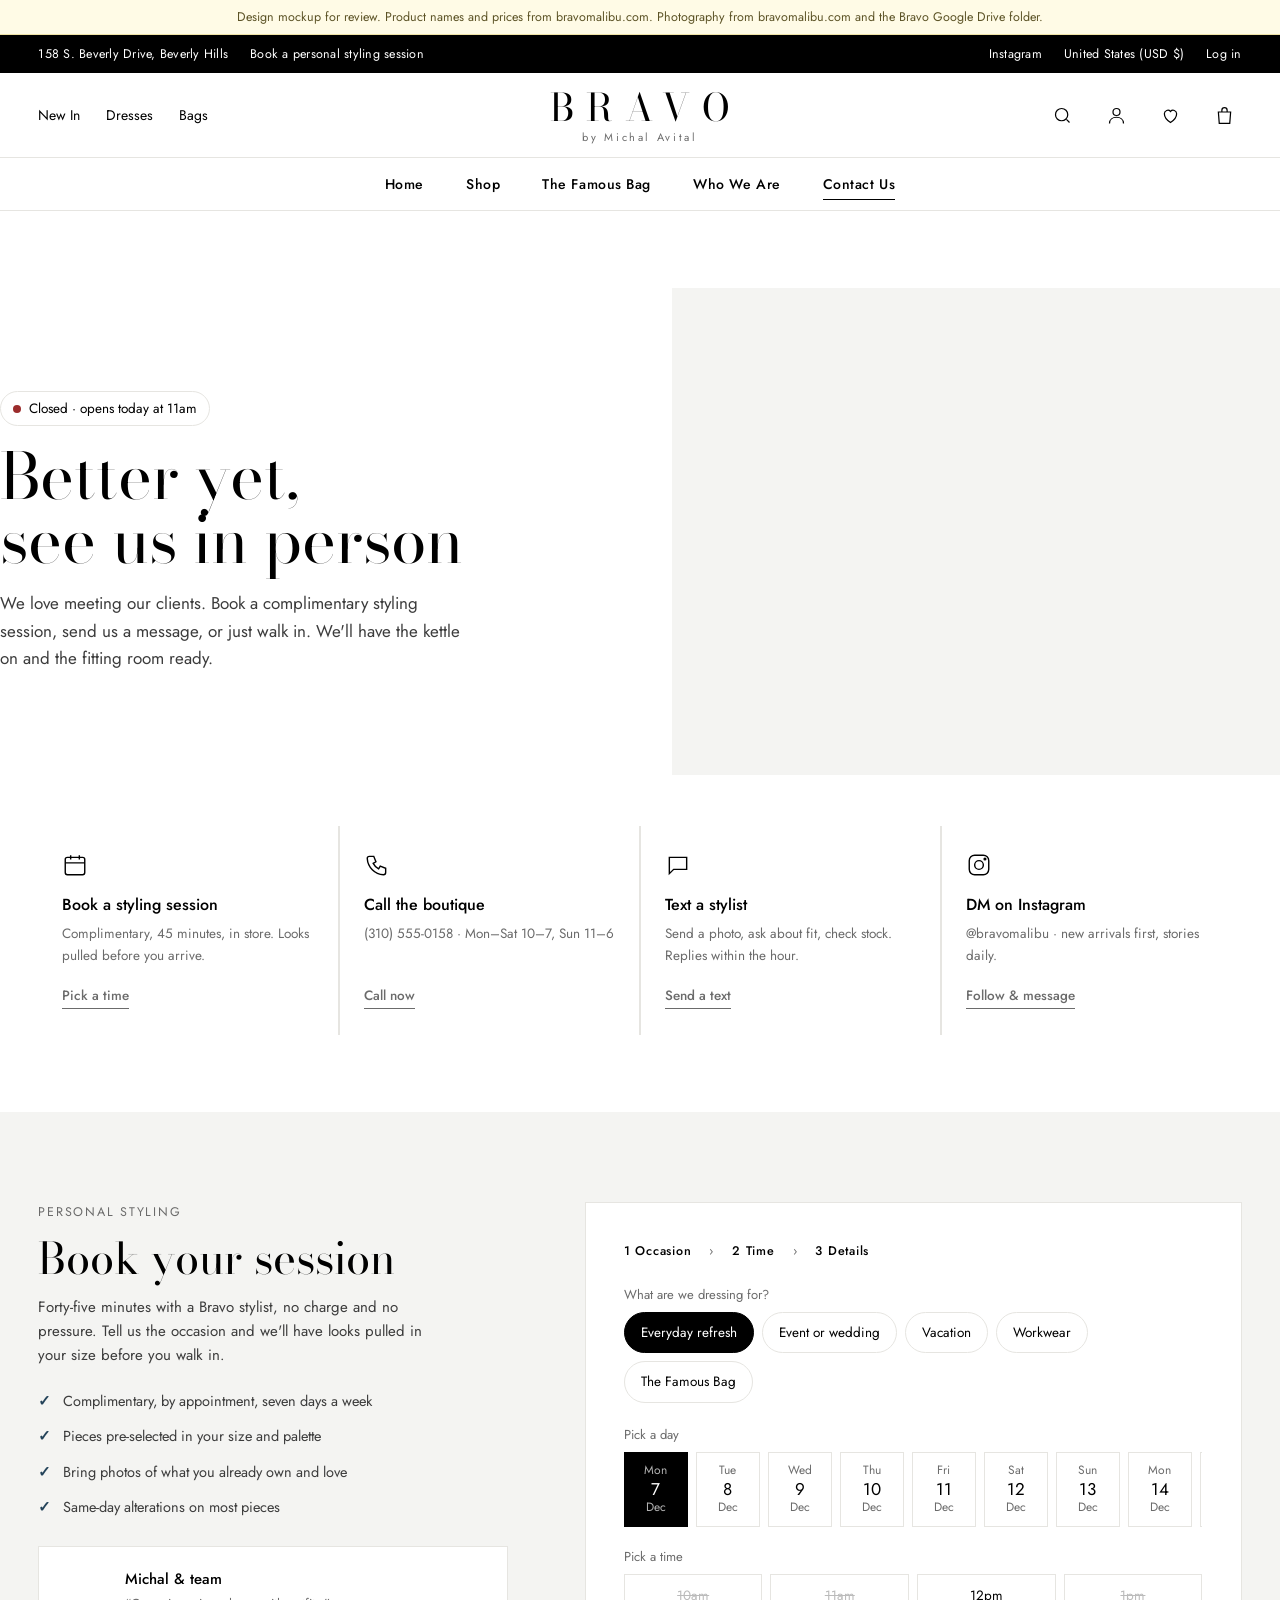
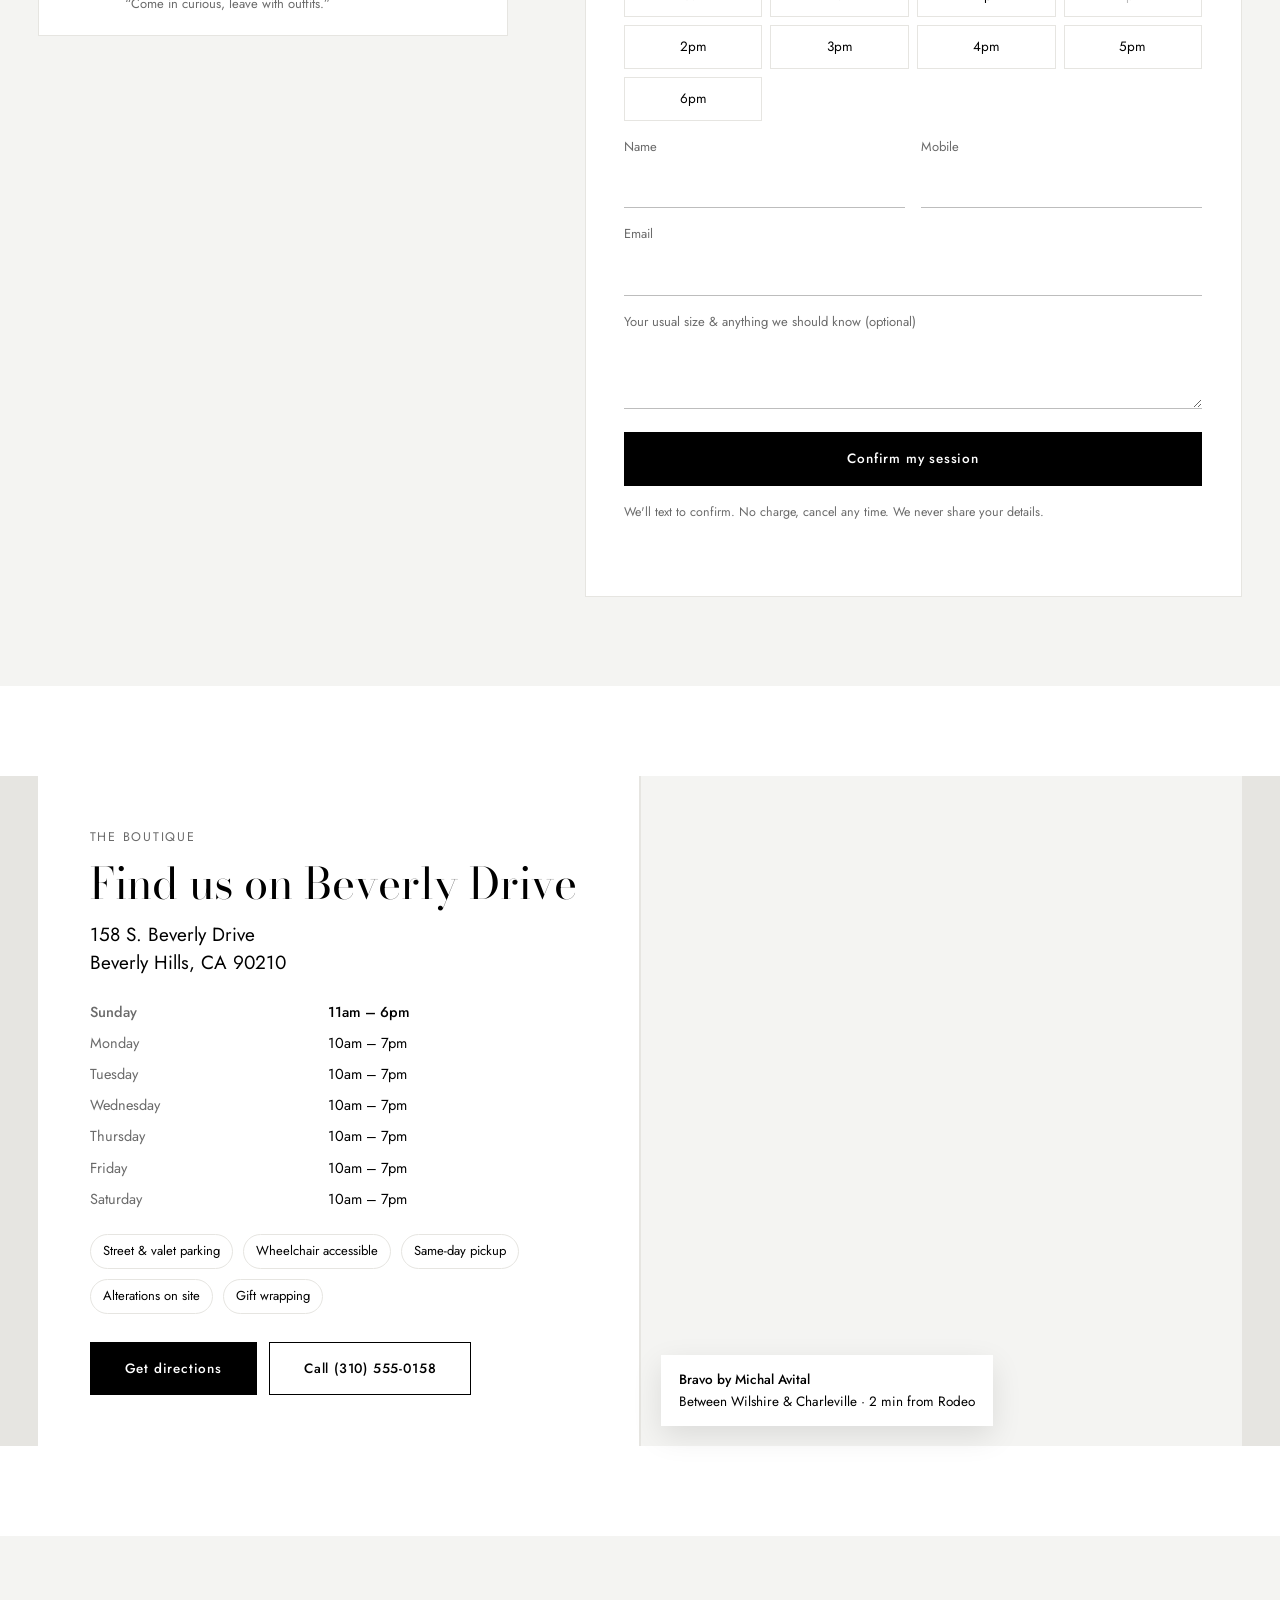
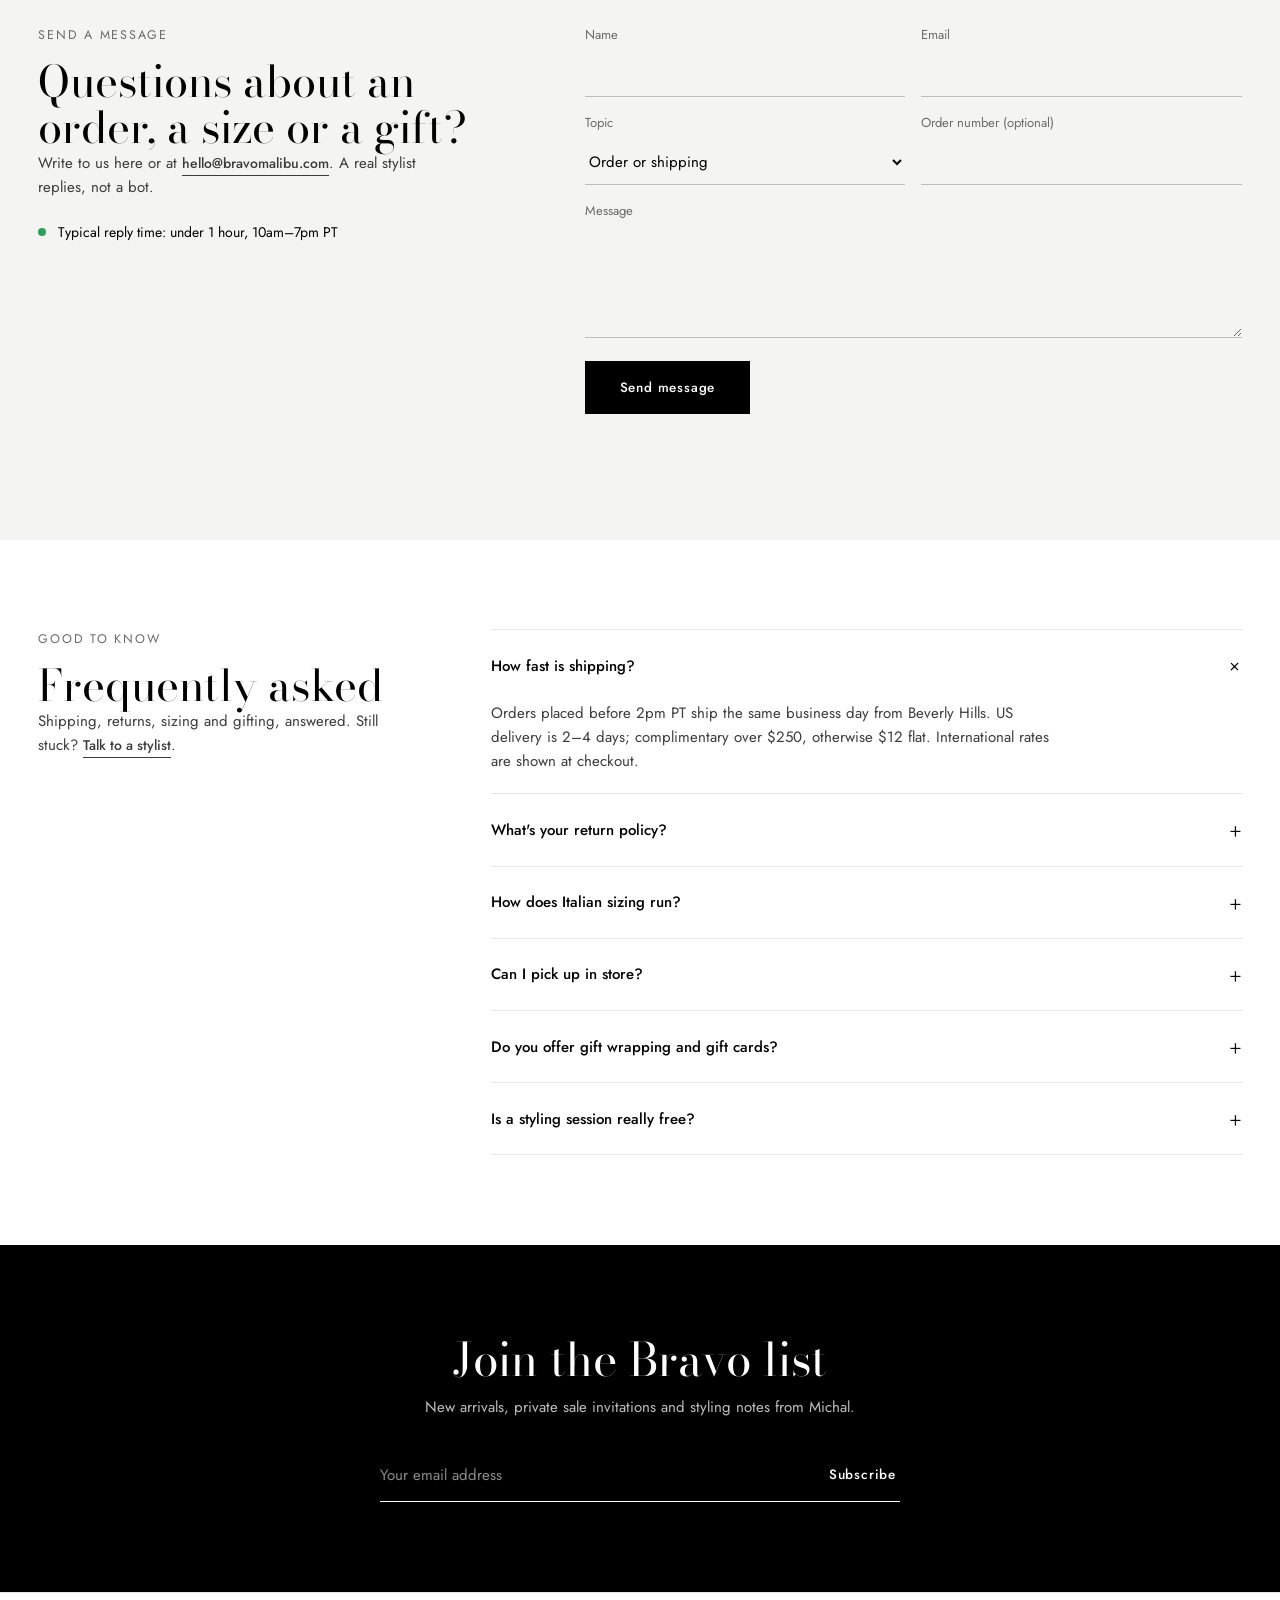
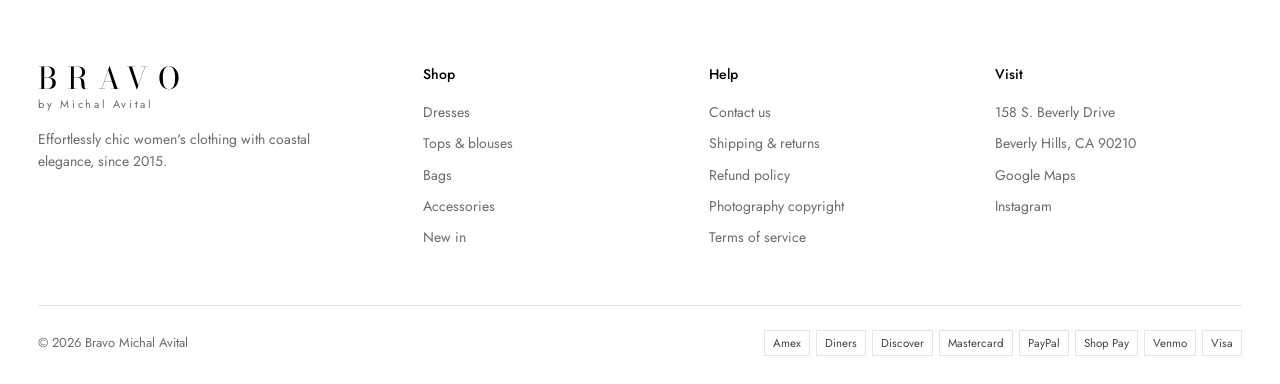
==== contact.html @ 10d10072 "main" ====
<!DOCTYPE html>
<html lang="en">
<head>
<meta charset="UTF-8">
<meta name="viewport" content="width=device-width, initial-scale=1, viewport-fit=cover">
<meta name="theme-color" content="#ffffff">
<title>Contact &amp; Book a Styling Session — Bravo by Michal Avital</title>
<meta name="description" content="Visit Bravo at 158 S. Beverly Drive, Beverly Hills. Book a personal styling session, message us, or call. Open seven days.">
<link rel="preconnect" href="https://fonts.googleapis.com">
<link rel="preconnect" href="https://fonts.gstatic.com" crossorigin>
<link href="https://fonts.googleapis.com/css2?family=Bodoni+Moda:ital,opsz,wght@0,6..96,400;0,6..96,500;1,6..96,400&family=Jost:wght@300;400;500;600&display=swap" rel="stylesheet">
<link rel="stylesheet" href="assets/site.css">
<style>
/* ===== Contact page ===== */
.c-hero{display:grid;grid-template-columns:1fr 1fr;align-items:center;gap:clamp(28px,5vw,80px);padding:clamp(40px,6vw,80px) 0 clamp(28px,4vw,56px)}
.c-hero h1{font-family:var(--serif);font-weight:400;font-size:clamp(38px,5vw,76px);line-height:1;margin-bottom:18px}
.c-hero p{font-size:17px;color:#3c3c3c;max-width:46ch}
.c-hero .img{aspect-ratio:5/4;overflow:hidden;background:var(--mist)}
.c-hero .img img{width:100%;height:100%;object-fit:cover}
.open-now{display:inline-flex;align-items:center;gap:8px;font-size:13.5px;margin-bottom:18px;padding:6px 12px;border:1px solid var(--stone);border-radius:999px}
.open-now i{width:8px;height:8px;border-radius:50%;background:#2f9e5f}
.open-now.closed i{background:var(--sale)}

/* channels */
.channels{display:grid;grid-template-columns:repeat(4,1fr);gap:2px;background:var(--stone)}
.chan{background:#fff;padding:26px 24px;display:flex;flex-direction:column;gap:6px;transition:background .2s}
.chan:hover{background:var(--mist)}
.chan svg{width:26px;height:26px;stroke:var(--ink);fill:none;stroke-width:1.3;margin-bottom:8px}
.chan b{font-weight:500;font-size:16px}
.chan span{font-size:13.5px;color:var(--muted)}
.chan .link-u{margin-top:auto;padding-top:12px;align-self:flex-start}

/* booking */
.book{display:grid;grid-template-columns:5fr 7fr;gap:clamp(32px,6vw,96px);align-items:start}
.book .side h2{margin-bottom:14px}
.book .side p{color:#3c3c3c;max-width:46ch;margin-bottom:22px}
.book .side ul{list-style:none;display:grid;gap:12px;margin-bottom:28px}
.book .side li{display:flex;gap:12px;align-items:flex-start;font-size:14.5px;color:#3c3c3c}
.book .side li::before{content:"✓";color:var(--tide);font-weight:600;flex:none}
.stylist-card{display:flex;gap:14px;align-items:center;background:#fff;border:1px solid var(--stone);padding:16px}
.stylist-card img{width:56px;height:56px;border-radius:50%;object-fit:cover}
.stylist-card b{display:block;font-weight:500}
.stylist-card span{font-size:13px;color:var(--muted)}
.bform{background:#fff;padding:clamp(22px,3vw,40px);border:1px solid var(--stone)}
.bform .steps-h{display:flex;gap:18px;font-size:12.5px;color:var(--muted);margin-bottom:24px;letter-spacing:.06em}
.bform .steps-h b{color:var(--ink);font-weight:500}
.seg{display:flex;gap:8px;flex-wrap:wrap;margin-bottom:6px}
.seg button{border:1px solid var(--stone);padding:9px 16px;font-size:13.5px;border-radius:999px}
.seg button.on{background:var(--ink);color:#fff;border-color:var(--ink)}
.slots{display:grid;grid-template-columns:repeat(4,1fr);gap:8px}
.slots button{border:1px solid var(--stone);padding:10px 0;font-size:13.5px}
.slots button.on{background:var(--ink);color:#fff;border-color:var(--ink)}
.slots button:disabled{color:#bbb;text-decoration:line-through;cursor:not-allowed}
.days{display:flex;gap:8px;overflow-x:auto;scrollbar-width:none;padding-bottom:4px}
.days::-webkit-scrollbar{display:none}
.days button{flex:none;width:64px;border:1px solid var(--stone);padding:10px 0;text-align:center;font-size:12px;color:var(--muted);line-height:1.3}
.days button b{display:block;font-size:17px;color:var(--ink);font-weight:400}
.days button.on{background:var(--ink);border-color:var(--ink);color:rgba(255,255,255,.7)}
.days button.on b{color:#fff}
.privacy{font-size:12.5px;color:var(--muted);grid-column:1/-1}
.success{display:none;text-align:center;padding:40px 20px}
.success b{display:block;font-family:var(--serif);font-weight:400;font-size:30px;margin-bottom:10px}
.success p{color:#3c3c3c;max-width:44ch;margin:0 auto 22px}
.bform.sent form{display:none}.bform.sent .success{display:block}

/* visit */
.visit2{display:grid;grid-template-columns:1fr 1fr;gap:2px;background:var(--stone)}
.visit2 > div{background:#fff;padding:clamp(26px,4vw,56px)}
.visit2 .map{padding:0;position:relative;min-height:380px;background:var(--mist)}
.visit2 .map iframe{position:absolute;inset:0;width:100%;height:100%;border:0;filter:grayscale(1) contrast(1.05)}
.visit2 .map .pin{position:absolute;left:20px;bottom:20px;background:#fff;padding:14px 18px;font-size:13.5px;box-shadow:0 10px 30px rgba(0,0,0,.1)}
.visit2 .map .pin b{display:block;font-weight:500}
.visit2 h2{margin-bottom:14px}
.addr{font-size:19px;line-height:1.5;margin-bottom:22px}
.hours{display:grid;grid-template-columns:1fr auto;gap:8px 24px;font-size:14.5px;max-width:320px;margin-bottom:24px}
.hours span:nth-child(odd){color:var(--muted)}
.hours .today{font-weight:500;color:var(--ink)}
.amen{display:flex;gap:10px;flex-wrap:wrap}
.amen span{border:1px solid var(--stone);padding:6px 12px;font-size:13px;border-radius:999px}

/* contact form */
.msg{display:grid;grid-template-columns:5fr 7fr;gap:clamp(32px,6vw,96px);align-items:start}
.msg .side p{color:#3c3c3c;max-width:44ch}
.msg .side .resp{display:flex;gap:12px;align-items:center;margin-top:22px;font-size:14px}
.msg .side .resp i{width:8px;height:8px;border-radius:50%;background:#2f9e5f}

/* FAQ */
.faq{display:grid;grid-template-columns:4fr 8fr;gap:clamp(32px,6vw,96px)}
.faq .side p{color:#3c3c3c;max-width:40ch}

@media(max-width:960px){
  .c-hero,.book,.visit2,.msg,.faq{grid-template-columns:1fr}
  .c-hero .img{order:-1;aspect-ratio:4/3}
  .channels{grid-template-columns:1fr 1fr}
  .visit2 .map{min-height:300px}
}
@media(max-width:820px){
  .c-hero{padding-top:12px}
  .c-hero .img{margin:0 0 6px;border-radius:18px}
  .channels{gap:10px;background:transparent}
  .chan{border:1px solid var(--stone);border-radius:16px}
  .bform{border-radius:18px;padding:20px}
  .slots{grid-template-columns:repeat(3,1fr)}
  .slots button,.days button,.seg button{border-radius:12px}
  .visit2{gap:10px;background:transparent}
  .visit2 > div{border:1px solid var(--stone);border-radius:18px}
  .visit2 .map{border-radius:18px;overflow:hidden}
  .stylist-card{border-radius:16px}
}
</style>
<script>function driveErr(el){const m=el.src.match(/\/d\/([^=]+)=/);if(m&&!el.dataset.fb){el.dataset.fb=1;el.src="https://drive.google.com/thumbnail?id="+m[1]+"&sz=w1200";return;}if(el.parentNode)el.parentNode.classList.add("img-fallback");el.style.visibility="hidden";}</script>
</head>
<body data-page="contact">
<div id="chrome-top"></div>

<main>
  <!-- HERO -->
  <section class="wrap c-hero">
    <div>
      <div class="open-now" id="openNow"><i></i><span>Open now · closes 7pm</span></div>
      <h1>Better yet,<br>see us in person</h1>
      <p>We love meeting our clients. Book a complimentary styling session, send us a message, or just walk in. We'll have the kettle on and the fitting room ready.</p>
    </div>
    <div class="img"><img src="https://bravomalibu.com/cdn/shop/files/2.webp?v=1727695551&width=1400" alt="Inside the Bravo boutique on Beverly Drive" onerror="this.parentNode.classList.add('img-fallback');this.remove()"></div>
  </section>

  <!-- CHANNELS -->
  <section class="wrap" style="padding-bottom:clamp(40px,6vw,80px)">
    <div class="channels">
      <a class="chan" href="#book"><svg viewBox="0 0 24 24"><rect x="3" y="5" width="18" height="16" rx="2"/><path d="M3 10h18M8 3v4M16 3v4"/></svg><b>Book a styling session</b><span>Complimentary, 45 minutes, in store. Looks pulled before you arrive.</span><span class="link-u">Pick a time</span></a>
      <a class="chan" href="tel:+13105550158"><svg viewBox="0 0 24 24"><path d="M5 4h4l2 5-2.5 1.5a11 11 0 0 0 5 5L15 13l5 2v4a2 2 0 0 1-2 2A16 16 0 0 1 3 6a2 2 0 0 1 2-2z"/></svg><b>Call the boutique</b><span>(310) 555-0158 · Mon–Sat 10–7, Sun 11–6</span><span class="link-u">Call now</span></a>
      <a class="chan" href="sms:+13105550158"><svg viewBox="0 0 24 24"><path d="M4 5h16v11H8l-4 4z"/></svg><b>Text a stylist</b><span>Send a photo, ask about fit, check stock. Replies within the hour.</span><span class="link-u">Send a text</span></a>
      <a class="chan" href="https://www.instagram.com/bravomalibu/"><svg viewBox="0 0 24 24"><rect x="3" y="3" width="18" height="18" rx="5"/><circle cx="12" cy="12" r="4"/><circle cx="17.5" cy="6.5" r=".8"/></svg><b>DM on Instagram</b><span>@bravomalibu · new arrivals first, stories daily.</span><span class="link-u">Follow &amp; message</span></a>
    </div>
  </section>

  <!-- BOOKING -->
  <section class="block story" id="book">
    <div class="wrap book">
      <div class="side">
        <div class="kick">Personal styling</div>
        <h2 class="h-serif">Book your session</h2>
        <p>Forty-five minutes with a Bravo stylist, no charge and no pressure. Tell us the occasion and we'll have looks pulled in your size before you walk in.</p>
        <ul>
          <li>Complimentary, by appointment, seven days a week</li>
          <li>Pieces pre-selected in your size and palette</li>
          <li>Bring photos of what you already own and love</li>
          <li>Same-day alterations on most pieces</li>
        </ul>
        <div class="stylist-card"><img src="https://lh3.googleusercontent.com/d/1LxJObJxWO0Fbpk9w2mpy2Z1L5nGBwD8N=w200" alt="" onerror="driveErr(this)"><div><b>Michal &amp; team</b><span>“Come in curious, leave with outfits.”</span></div></div>
      </div>
      <div class="bform" id="bform">
        <div class="steps-h"><b>1 Occasion</b><span>›</span><b>2 Time</b><span>›</span><b>3 Details</b></div>
        <form class="contact" id="bookForm" novalidate>
          <div class="full"><label>What are we dressing for?</label><div class="seg" id="occ"><button type="button" class="on">Everyday refresh</button><button type="button">Event or wedding</button><button type="button">Vacation</button><button type="button">Workwear</button><button type="button">The Famous Bag</button></div></div>
          <div class="full"><label>Pick a day</label><div class="days" id="days"></div></div>
          <div class="full"><label>Pick a time</label><div class="slots" id="slots"></div></div>
          <div><label for="bn">Name</label><input id="bn" name="name" autocomplete="name" required></div>
          <div><label for="bp">Mobile</label><input id="bp" name="phone" type="tel" autocomplete="tel" required></div>
          <div class="full"><label for="be">Email</label><input id="be" name="email" type="email" autocomplete="email" required></div>
          <div class="full"><label for="bs">Your usual size &amp; anything we should know (optional)</label><textarea id="bs" name="notes" style="min-height:70px"></textarea></div>
          <div class="full"><button class="btn dark wide" type="submit">Confirm my session</button></div>
          <div class="privacy">We'll text to confirm. No charge, cancel any time. We never share your details.</div>
          <div class="formmsg" id="bookMsg" role="status"></div>
        </form>
        <div class="success">
          <b>You're booked.</b>
          <p id="successTxt"></p>
          <a class="btn dark" href="collection.html">Start a wishlist for your visit</a>
        </div>
      </div>
    </div>
  </section>

  <!-- VISIT -->
  <section class="block" id="visit">
    <div class="wrap visit2">
      <div>
        <div class="kick">The boutique</div>
        <h2 class="h-serif">Find us on Beverly Drive</h2>
        <div class="addr">158 S. Beverly Drive<br>Beverly Hills, CA 90210</div>
        <div class="hours" id="hours"></div>
        <div class="amen"><span>Street &amp; valet parking</span><span>Wheelchair accessible</span><span>Same-day pickup</span><span>Alterations on site</span><span>Gift wrapping</span></div>
        <div style="display:flex;gap:12px;flex-wrap:wrap;margin-top:28px"><a class="btn dark" href="https://maps.app.goo.gl/ZPWMWd4N5RVzx9r58">Get directions</a><a class="btn ghost" href="tel:+13105550158">Call (310) 555-0158</a></div>
      </div>
      <div class="map">
        <iframe title="Map to Bravo, 158 S Beverly Dr" loading="lazy" referrerpolicy="no-referrer-when-downgrade" src="https://www.google.com/maps?q=158+S+Beverly+Dr,+Beverly+Hills,+CA+90210&output=embed"></iframe>
        <div class="pin"><b>Bravo by Michal Avital</b>Between Wilshire &amp; Charleville · 2 min from Rodeo</div>
      </div>
    </div>
  </section>

  <!-- MESSAGE -->
  <section class="block story">
    <div class="wrap msg">
      <div class="side">
        <div class="kick">Send a message</div>
        <h2 class="h-serif">Questions about an order, a size or a gift?</h2>
        <p>Write to us here or at <a class="link-u" href="mailto:hello@bravomalibu.com">hello@bravomalibu.com</a>. A real stylist replies, not a bot.</p>
        <div class="resp"><i></i>Typical reply time: under 1 hour, 10am–7pm PT</div>
      </div>
      <form class="contact" id="contactForm" novalidate>
        <div><label for="n">Name</label><input id="n" name="name" autocomplete="name"></div>
        <div><label for="e">Email</label><input id="e" name="email" type="email" required autocomplete="email"></div>
        <div><label for="t">Topic</label><select id="t" name="topic"><option>Order or shipping</option><option>Sizing and fit</option><option>Returns and exchanges</option><option>Gift or gift card</option><option>Press and wholesale</option><option>Something else</option></select></div>
        <div><label for="o">Order number (optional)</label><input id="o" name="order" inputmode="numeric"></div>
        <div class="full"><label for="c">Message</label><textarea id="c" name="comment"></textarea></div>
        <div class="full"><button class="btn dark" type="submit">Send message</button></div>
        <div class="formmsg" id="formMsg" role="status"></div>
      </form>
    </div>
  </section>

  <!-- FAQ -->
  <section class="block" id="faq">
    <div class="wrap faq">
      <div class="side">
        <div class="kick">Good to know</div>
        <h2 class="h-serif">Frequently asked</h2>
        <p>Shipping, returns, sizing and gifting, answered. Still stuck? <a class="link-u" href="#book">Talk to a stylist</a>.</p>
      </div>
      <div class="acc">
        <details open><summary>How fast is shipping?</summary><div class="acc-body"><p>Orders placed before 2pm PT ship the same business day from Beverly Hills. US delivery is 2–4 days; complimentary over $250, otherwise $12 flat. International rates are shown at checkout.</p></div></details>
        <details><summary>What's your return policy?</summary><div class="acc-body"><p>Return within 14 days of delivery for a full refund, or exchange in store any time. Items should be unworn with tags attached. Returns are free; just use the prepaid label in your parcel.</p></div></details>
        <details><summary>How does Italian sizing run?</summary><div class="acc-body"><p>We convert every piece to US sizing and note the fit on each product page. Relaxed pieces: take your usual size. Fitted pieces: size up if between. Or text us your measurements and we'll tell you exactly.</p></div></details>
        <details><summary>Can I pick up in store?</summary><div class="acc-body"><p>Yes. Choose "Pickup on Beverly Drive" at checkout and we'll have it ready within two hours during opening times. Try it on while you're here and swap sizes on the spot.</p></div></details>
        <details><summary>Do you offer gift wrapping and gift cards?</summary><div class="acc-body"><p>Complimentary gift wrapping on every order; add a note at checkout. Digital gift cards are available from $50 and arrive by email instantly.</p></div></details>
        <details><summary>Is a styling session really free?</summary><div class="acc-body"><p>Completely. Nobody at Bravo is on commission. Book a time, tell us the occasion, and come in curious.</p></div></details>
      </div>
    </div>
  </section>

  <section class="block news">
    <div class="wrap">
      <h2>Join the Bravo list</h2>
      <p>New arrivals, private sale invitations and styling notes from Michal.</p>
      <form id="newsForm"><input type="email" placeholder="Your email address" aria-label="Email address" required><button type="submit">Subscribe</button></form>
    </div>
  </section>
</main>

<div id="chrome-bottom"></div>
<script src="assets/chrome.js"></script>
<script src="assets/site.js"></script>
<script>
/* hours + open-now */
const HOURS=[[11,18],[10,19],[10,19],[10,19],[10,19],[10,19],[10,19]]; // Sun..Sat
const DN=["Sunday","Monday","Tuesday","Wednesday","Thursday","Friday","Saturday"];
const now=new Date(), dow=now.getDay(), h=now.getHours()+now.getMinutes()/60;
const fmt=x=>x>12?`${x-12}pm`:x===12?"12pm":`${x}am`;
$("hours").innerHTML = HOURS.map(([o,c],d)=>`<span class="${d===dow?"today":""}">${DN[d]}</span><span class="${d===dow?"today":""}">${fmt(o)} – ${fmt(c)}</span>`).join("");
const [o,c]=HOURS[dow]; const open=h>=o&&h<c;
$("openNow").classList.toggle("closed",!open);
$("openNow").querySelector("span").textContent = open ? `Open now · closes ${fmt(c)}` : `Closed · opens ${h<o?"today":"tomorrow"} at ${fmt(h<o?o:HOURS[(dow+1)%7][0])}`;

/* booking: days + slots */
let day=0, slot=null, occ="Everyday refresh";
const days=[...Array(10)].map((_,k)=>{const d=new Date();d.setDate(d.getDate()+k+1);return d;});
$("days").innerHTML = days.map((d,k)=>`<button type="button" class="${k?"":"on"}" data-day="${k}">${d.toLocaleDateString("en-US",{weekday:"short"})}<b>${d.getDate()}</b>${d.toLocaleDateString("en-US",{month:"short"})}</button>`).join("");
function renderSlots(){
  const d=days[day]; const [o,c]=HOURS[d.getDay()];
  const taken=new Set([(day*3)%6, (day*5+1)%7, (day*2+3)%8]);
  const list=[]; for(let t=o;t<c;t++) list.push(t);
  $("slots").innerHTML = list.map((t,k)=>`<button type="button" data-slot="${t}" ${taken.has(k)?"disabled":""} class="${slot===t?"on":""}">${fmt(t)}</button>`).join("");
}
renderSlots();
$("days").addEventListener("click",e=>{const b=e.target.closest("[data-day]");if(!b)return;day=+b.dataset.day;slot=null;[...$("days").children].forEach(x=>x.classList.toggle("on",x===b));renderSlots();});
$("slots").addEventListener("click",e=>{const b=e.target.closest("[data-slot]");if(!b||b.disabled)return;slot=+b.dataset.slot;[...$("slots").children].forEach(x=>x.classList.toggle("on",x===b));});
$("occ").addEventListener("click",e=>{const b=e.target.closest("button");if(!b)return;occ=b.textContent;[...$("occ").children].forEach(x=>x.classList.toggle("on",x===b));});

$("bookForm").addEventListener("submit",e=>{
  e.preventDefault();
  const m=$("bookMsg");
  if(slot===null){m.textContent="Pick a time slot so we can hold it for you.";$("slots").scrollIntoView({behavior:"smooth",block:"center"});return;}
  if(!$("bn").value||!$("bp").value||!$("be").value.includes("@")){m.textContent="Add your name, mobile and a valid email so we can confirm.";return;}
  const d=days[day].toLocaleDateString("en-US",{weekday:"long",month:"long",day:"numeric"});
  $("successTxt").textContent = `${$("bn").value.split(" ")[0]}, we'll see you ${d} at ${fmt(slot)} for "${occ}". A confirmation text is on its way to ${$("bp").value}. Save a few favourites so we can have them ready.`;
  $("bform").classList.add("sent"); $("bform").scrollIntoView({behavior:"smooth",block:"center"});
  showToast("Session booked");
});

$("contactForm").addEventListener("submit",e=>{
  e.preventDefault();
  $("formMsg").textContent = $("e").value.includes("@") ? "Message sent. A stylist will reply within the hour during opening times." : "Enter an email address so we can reply.";
});
</script>
</body>
</html>
---- assets/site.css ----
/* =====================================================================
   Bravo by Michal Avital — shared design system
   Extracted from index.html so every inner page matches the homepage.
   ===================================================================== */
:root{
  --ink:#000;
  --paper:#fff;
  --mist:#f4f4f2;
  --stone:#e6e5e1;
  --muted:#6b6b6b;
  --tide:#24435a;           /* "Famous Blue Bag" accent */
  --sale:#9b2c2c;
  --serif:"Bodoni Moda", "Didot", "Bodoni 72", Georgia, serif;
  --sans:"Jost", "Futura", "Helvetica Neue", Arial, sans-serif;
  --wrap:1440px;
  --gut:clamp(16px,3vw,40px);
}
*{box-sizing:border-box;margin:0;padding:0}
html{scroll-behavior:smooth;-webkit-tap-highlight-color:transparent}
body{font-family:var(--sans);color:var(--ink);background:var(--paper);font-size:15px;line-height:1.6;-webkit-font-smoothing:antialiased}
img{max-width:100%;display:block}
a{color:inherit;text-decoration:none}
button{font:inherit;color:inherit;background:none;border:0;cursor:pointer}
select,input,textarea{font:inherit;color:inherit}
:focus-visible{outline:2px solid var(--tide);outline-offset:3px}
.wrap{max-width:var(--wrap);margin:0 auto;padding:0 var(--gut)}
.img-fallback{background:linear-gradient(135deg,var(--stone),var(--mist))}
.sr{position:absolute;width:1px;height:1px;overflow:hidden;clip:rect(0 0 0 0)}

/* ---------- Top bar ---------- */
.topbar{background:var(--ink);color:#fff;font-size:12.5px;letter-spacing:.02em}
.topbar .wrap{display:flex;justify-content:space-between;align-items:center;height:38px;gap:16px}
.topbar .left,.topbar .right{display:flex;gap:22px;align-items:center}
.topbar a:hover{opacity:.7}
@media(max-width:720px){.topbar .left a:nth-child(2),.topbar .right a:first-child{display:none}}

/* ---------- Header ---------- */
header.site{position:sticky;top:0;z-index:50;background:#fff;border-bottom:1px solid var(--stone)}
.head-row{display:grid;grid-template-columns:1fr auto 1fr;align-items:center;height:84px}
.head-left{display:flex;gap:26px;font-size:14px}
.head-left a{position:relative;padding:4px 0}
.head-left a::after,.mainnav > li > a::after{content:"";position:absolute;left:0;bottom:0;width:100%;height:1px;background:currentColor;transform:scaleX(0);transform-origin:left;transition:transform .3s}
.head-left a:hover::after,.mainnav > li > a:hover::after,.mainnav > li > a[aria-current="page"]::after{transform:scaleX(1)}
.logo{text-align:center;line-height:1}
.logo .mark{font-family:var(--serif);font-size:38px;letter-spacing:.32em;padding-left:.32em;font-weight:400}
.logo .sub{display:block;font-size:11px;letter-spacing:.24em;margin-top:6px;color:var(--muted)}
.head-right{display:flex;justify-content:flex-end;gap:20px;align-items:center}
.icon-btn{position:relative;display:grid;place-items:center;width:34px;height:34px}
.icon-btn svg{width:21px;height:21px;stroke:currentColor;fill:none;stroke-width:1.4}
.badge[hidden]{display:none}
.badge{position:absolute;top:0;right:-2px;background:var(--ink);color:#fff;font-size:10px;min-width:17px;height:17px;border-radius:50%;display:grid;place-items:center}
.burger{display:none}

.navrow{border-top:1px solid var(--stone)}
.mainnav{list-style:none;display:flex;justify-content:center;gap:42px;font-size:14px;font-weight:500;letter-spacing:.04em}
.mainnav > li{position:relative}
.mainnav > li > a{display:inline-block;padding:15px 0;position:relative}
.mainnav > li > a::after{bottom:10px}
.mega{position:absolute;left:50%;top:100%;transform:translate(-50%,8px);opacity:0;visibility:hidden;transition:.25s;background:#fff;border:1px solid var(--stone);box-shadow:0 18px 40px rgba(0,0,0,.08);display:grid;grid-template-columns:repeat(2,160px) 240px;gap:28px;padding:30px 34px;width:max-content}
.has-mega:hover .mega,.has-mega:focus-within .mega{opacity:1;visibility:visible;transform:translate(-50%,0)}
.mega h4{font-family:var(--serif);font-weight:400;font-size:18px;margin-bottom:12px}
.mega ul{list-style:none;display:grid;gap:7px;font-weight:400;color:var(--muted)}
.mega ul a:hover{color:var(--ink)}
.mega figure{position:relative;aspect-ratio:4/5;overflow:hidden}
.mega figure img{width:100%;height:100%;object-fit:cover}
.mega figcaption{position:absolute;left:14px;bottom:12px;color:#fff;font-family:var(--serif);font-size:20px;text-shadow:0 1px 10px rgba(0,0,0,.4)}

@media(max-width:960px){
  .navrow{display:none}
  .head-left a{display:none}
  .burger{display:grid}
  .head-row{height:68px}
  .logo .mark{font-size:28px}
  .head-right .hide-sm{display:none}
}

/* Drawer */
.drawer{position:fixed;inset:0;z-index:80;visibility:hidden}
.drawer.open{visibility:visible}
.drawer .scrim{position:absolute;inset:0;background:rgba(0,0,0,.4);opacity:0;transition:.3s}
.drawer.open .scrim{opacity:1}
.drawer nav{position:absolute;left:0;top:0;bottom:0;width:min(340px,86vw);background:#fff;padding:28px;transform:translateX(-100%);transition:transform .35s ease;overflow:auto}
.drawer.open nav{transform:none}
.drawer nav a{display:block;padding:12px 0;border-bottom:1px solid var(--stone);font-size:16px}
.drawer nav .close{float:right;font-size:28px;line-height:1}

/* ---------- Breadcrumb ---------- */
.crumbs{display:flex;gap:10px;flex-wrap:wrap;font-size:13px;color:var(--muted);padding:18px 0}
.crumbs a:hover{color:var(--ink)}
.crumbs li{list-style:none}
.crumbs li + li::before{content:"/";margin-right:10px;color:#bbb}
.crumbs [aria-current]{color:var(--ink)}

/* ---------- Marquee ---------- */
.marquee{background:var(--ink);color:#fff;overflow:hidden;white-space:nowrap;padding:14px 0}
.marquee .track{display:inline-flex;gap:56px;animation:slide 32s linear infinite;font-family:var(--serif);font-style:italic;font-size:19px}
.marquee .track span::after{content:"✦";font-style:normal;font-size:11px;margin-left:56px;vertical-align:middle}
@keyframes slide{to{transform:translateX(-50%)}}

/* ---------- Section heads ---------- */
section.block{padding:clamp(56px,7vw,96px) 0}
.sec-head{display:flex;align-items:end;justify-content:space-between;gap:20px;margin-bottom:36px}
.sec-head h2,.h-serif{font-family:var(--serif);font-weight:400;font-size:clamp(30px,3.4vw,48px);line-height:1.05}
.sec-head p{color:var(--muted);max-width:44ch;margin-top:8px}
.link-u{font-size:14px;font-weight:500;border-bottom:1px solid currentColor;padding-bottom:2px;white-space:nowrap}
.link-u:hover{color:var(--tide)}
.kick{font-size:12.5px;letter-spacing:.14em;text-transform:uppercase;color:var(--muted);margin-bottom:14px}

/* ---------- Buttons ---------- */
.btn{display:inline-block;padding:15px 34px;font-size:13.5px;font-weight:500;letter-spacing:.06em;border:1px solid currentColor;transition:.25s;align-self:flex-start;text-align:center}
.btn.light{background:#fff;color:var(--ink);border-color:#fff}
.btn.light:hover{background:transparent;color:#fff}
.btn.dark{background:var(--ink);color:#fff;border-color:var(--ink)}
.btn.dark:hover{background:#fff;color:var(--ink)}
.btn.ghost{background:transparent;color:var(--ink);border-color:var(--ink)}
.btn.ghost:hover{background:var(--ink);color:#fff}
.btn.tide{background:var(--tide);color:#fff;border-color:var(--tide)}
.btn.tide:hover{background:#1a3346}
.btn.wide{display:block;width:100%}
.btn:disabled{opacity:.4;cursor:not-allowed}

/* ---------- Product cards ---------- */
.carousel-wrap{position:relative}
.carousel{display:grid;grid-auto-flow:column;grid-auto-columns:calc((100% - 3*24px)/4);gap:24px;overflow-x:auto;scroll-snap-type:x mandatory;scrollbar-width:none;scroll-behavior:smooth}
.carousel::-webkit-scrollbar{display:none}
.grid4{display:grid;grid-template-columns:repeat(4,1fr);gap:40px 24px}
.grid3{display:grid;grid-template-columns:repeat(3,1fr);gap:40px 24px}
@media(max-width:1000px){.carousel{grid-auto-columns:calc((100% - 24px)/2)}.grid4,.grid3{grid-template-columns:repeat(2,1fr)}}
@media(max-width:560px){.carousel{grid-auto-columns:78%}.grid4,.grid3{gap:28px 14px}}
.arrows{display:flex;gap:8px}
.arrows button{width:44px;height:44px;border:1px solid var(--ink);display:grid;place-items:center;transition:.2s}
.arrows button:hover{background:var(--ink);color:#fff}
.arrows svg{width:16px;height:16px;stroke:currentColor;fill:none;stroke-width:1.5}

.card{scroll-snap-align:start}
.card .media{position:relative;aspect-ratio:4/5;overflow:hidden;background:var(--mist)}
.card .media img{position:absolute;inset:0;width:100%;height:100%;object-fit:cover;transition:opacity .5s ease,transform 1s ease}
.card .media img.alt{opacity:0}
.card:hover .media img.alt{opacity:1}
.card:hover .media img.main{transform:scale(1.03)}
.card .tag{position:absolute;top:12px;left:12px;background:#fff;font-size:11.5px;font-weight:500;padding:4px 10px;z-index:2}
.card .tag.new{background:var(--tide);color:#fff}
.card .tag.sale{background:var(--sale);color:#fff}
.card .tools{position:absolute;top:12px;right:12px;display:grid;gap:8px;z-index:2}
.card .tools button{width:36px;height:36px;background:#fff;border-radius:50%;display:grid;place-items:center;opacity:0;transform:translateX(10px);transition:.3s}
.card:hover .tools button,.card .tools button:focus-visible,.card .tools button.on{opacity:1;transform:none}
.card .tools svg{width:16px;height:16px;stroke:var(--ink);fill:none;stroke-width:1.5}
.card .tools button.on svg{fill:var(--ink)}
.card .add{position:absolute;left:12px;right:12px;bottom:12px;background:var(--ink);color:#fff;padding:12px;font-size:13px;font-weight:500;letter-spacing:.04em;z-index:2;opacity:0;transform:translateY(10px);transition:.3s}
.card:hover .add,.card .add:focus-visible{opacity:1;transform:none}
.card .add:hover{background:var(--tide)}
.card .info{padding-top:14px}
.card .brand{font-size:12px;color:var(--muted)}
.card h3{font-weight:400;font-size:15.5px;line-height:1.35;margin:2px 0 4px}
.card h3 a:hover{text-decoration:underline;text-underline-offset:3px}
.card .price{font-weight:500}
.card .price s{color:var(--muted);font-weight:400;margin-left:6px}
.card .stars{font-size:11px;letter-spacing:.08em;color:var(--ink);margin-top:3px}
.card .stars span{color:var(--muted);letter-spacing:0;margin-left:6px}
.card .sw{display:flex;gap:5px;margin-top:8px}
.card .sw i{width:12px;height:12px;border-radius:50%;border:1px solid rgba(0,0,0,.15)}
.card .add svg{display:none;width:18px;height:18px;stroke:#fff;fill:none;stroke-width:1.8}
@media(hover:none){.card .tools button,.card .add{opacity:1;transform:none}}

/* Tabs */
.tabs{display:flex;gap:28px;border-bottom:1px solid var(--stone);margin-bottom:36px;overflow-x:auto}
.tabs button{padding:0 0 12px;font-size:15px;color:var(--muted);border-bottom:2px solid transparent;margin-bottom:-1px;white-space:nowrap}
.tabs button[aria-selected="true"]{color:var(--ink);border-color:var(--ink)}

/* ---------- Split banner ---------- */
.split{display:grid;grid-template-columns:1.1fr 1fr;min-height:620px;background:var(--tide);color:#fff}
.split .img{position:relative;overflow:hidden}
.split .img img{position:absolute;inset:0;width:100%;height:100%;object-fit:cover}
.split .txt{display:flex;flex-direction:column;justify-content:center;padding:clamp(40px,6vw,96px)}
.split .txt .kick{color:inherit;opacity:.8;margin-bottom:18px}
.split .txt h2{font-family:var(--serif);font-weight:400;font-size:clamp(40px,5.6vw,84px);line-height:.98;margin-bottom:24px}
.split .txt p{max-width:42ch;opacity:.88;margin-bottom:34px}
@media(max-width:860px){.split{grid-template-columns:1fr}.split .img{aspect-ratio:4/3}}

/* ---------- Trust strip ---------- */
.trust{border-top:1px solid var(--stone);border-bottom:1px solid var(--stone)}
.trust .wrap{display:grid;grid-template-columns:repeat(4,1fr);gap:20px;padding-top:22px;padding-bottom:22px}
.trust div{display:flex;gap:14px;align-items:center;font-size:13.5px}
.trust svg{width:26px;height:26px;stroke:var(--ink);fill:none;stroke-width:1.3;flex:none}
.trust b{display:block;font-weight:500}
.trust span{color:var(--muted);font-size:12.5px}
@media(max-width:900px){.trust .wrap{grid-template-columns:1fr 1fr}}
@media(max-width:520px){.trust .wrap{grid-template-columns:1fr;gap:14px}}

/* ---------- Accordion ---------- */
.acc{border-top:1px solid var(--stone)}
.acc details{border-bottom:1px solid var(--stone)}
.acc summary{list-style:none;display:flex;justify-content:space-between;align-items:center;padding:18px 0;font-weight:500;cursor:pointer}
.acc summary::-webkit-details-marker{display:none}
.acc summary::after{content:"+";font-size:22px;font-weight:300;transition:transform .25s}
.acc details[open] summary::after{transform:rotate(45deg)}
.acc .acc-body{padding:0 0 20px;color:#3c3c3c;max-width:64ch}
.acc .acc-body p + p{margin-top:10px}
.acc .acc-body ul{padding-left:18px}

/* ---------- Mist blocks / story ---------- */
.story{background:var(--mist)}
.story .quote{font-family:var(--serif);font-style:italic;font-size:clamp(24px,2.4vw,34px);line-height:1.25;margin:0 0 26px}
.story p{color:#3c3c3c;max-width:60ch;margin-bottom:18px}
.story .sig{font-family:var(--serif);font-size:20px;margin:28px 0}

/* ---------- Forms ---------- */
form.contact{display:grid;grid-template-columns:1fr 1fr;gap:16px}
form.contact .full{grid-column:1/-1}
form.contact label{display:block;font-size:13px;color:var(--muted);margin-bottom:6px}
form.contact input,form.contact textarea,form.contact select{width:100%;border:0;border-bottom:1px solid #bdbdbd;padding:10px 0;font:inherit;background:transparent;border-radius:0}
form.contact input:focus,form.contact textarea:focus,form.contact select:focus{outline:none;border-color:var(--ink)}
form.contact textarea{min-height:110px;resize:vertical}
.formmsg{grid-column:1/-1;font-size:14px;color:var(--tide);min-height:1.4em}
@media(max-width:800px){form.contact{grid-template-columns:1fr}}

/* ---------- Newsletter ---------- */
.news{background:var(--ink);color:#fff;text-align:center}
.news h2{font-family:var(--serif);font-weight:400;font-size:clamp(30px,3.6vw,52px);line-height:1.05;margin-bottom:12px}
.news p{opacity:.75;margin-bottom:30px}
.news form{display:flex;max-width:520px;margin:0 auto;border-bottom:1px solid #fff}
.news input{flex:1;background:transparent;border:0;color:#fff;font:inherit;padding:14px 0}
.news input::placeholder{color:rgba(255,255,255,.55)}
.news input:focus{outline:none}
.news button{font-weight:500;letter-spacing:.06em;font-size:13.5px;padding:0 4px}

/* ---------- Footer ---------- */
footer{background:#fff;border-top:1px solid var(--stone);padding:70px 0 28px;font-size:14px}
.fgrid{display:grid;grid-template-columns:1.4fr 1fr 1fr 1fr;gap:40px}
footer h4{font-weight:500;font-size:14px;margin-bottom:16px}
footer ul{list-style:none;display:grid;gap:9px;color:var(--muted)}
footer ul a:hover{color:var(--ink)}
footer .logo{text-align:left}
footer .logo .mark{font-size:30px;padding-left:0}
footer .about{color:var(--muted);margin-top:18px;max-width:34ch}
.fbottom{display:flex;justify-content:space-between;align-items:center;gap:20px;flex-wrap:wrap;margin-top:56px;padding-top:24px;border-top:1px solid var(--stone);color:var(--muted);font-size:13px}
.pay{display:flex;gap:6px;flex-wrap:wrap}
.pay span{border:1px solid var(--stone);padding:3px 8px;font-size:11.5px;color:#444}
@media(max-width:860px){.fgrid{grid-template-columns:1fr 1fr}}
@media(max-width:520px){.fgrid{grid-template-columns:1fr}}

/* Toast */
.toast{position:fixed;left:50%;bottom:calc(24px + env(safe-area-inset-bottom,0px));transform:translate(-50%,20px);background:var(--ink);color:#fff;padding:14px 22px;font-size:14px;opacity:0;pointer-events:none;transition:.3s;z-index:90}
.toast.show{opacity:1;transform:translate(-50%,0)}

/* Mockup note */
.note{background:#fffbe6;border-bottom:1px solid #efe3a6;font-size:12.5px;text-align:center;padding:7px 16px;color:#5c5326}

/* ================= MOBILE APP LAYER ================= */
.tabbar,.only-m{display:none}

/* Bottom sheets (all sizes; full app feel on mobile) */
.sheet{position:fixed;inset:0;z-index:120;visibility:hidden}
.sheet.open{visibility:visible}
.sheet .sbg{position:absolute;inset:0;background:rgba(0,0,0,.42);opacity:0;transition:opacity .3s}
.sheet.open .sbg{opacity:1}
.sheet-panel{position:absolute;left:0;right:0;bottom:0;max-height:88vh;background:#fff;border-radius:22px 22px 0 0;display:flex;flex-direction:column;transform:translateY(100%);transition:transform .38s cubic-bezier(.2,.8,.2,1);padding-bottom:env(safe-area-inset-bottom,0px)}
.sheet.open .sheet-panel{transform:none}
.sheet-panel.dragging{transition:none}
@media(min-width:821px){.sheet-panel{left:auto;top:0;bottom:0;width:420px;max-height:none;border-radius:0;transform:translateX(100%)}}
.grab{width:42px;height:5px;border-radius:5px;background:#d7d7d7;margin:10px auto 2px;flex:none}
@media(min-width:821px){.grab{display:none}}
.sheet-head{display:flex;align-items:center;justify-content:space-between;padding:10px 20px 14px;border-bottom:1px solid var(--stone);flex:none;touch-action:none}
.sheet-head h3{font-family:var(--serif);font-weight:400;font-size:24px}
.sheet-head .x{width:36px;height:36px;border-radius:50%;background:var(--mist);font-size:22px;line-height:1}
.sheet-body{overflow:auto;padding:18px 20px;flex:1;overscroll-behavior:contain;-webkit-overflow-scrolling:touch}
.sheet-foot{flex:none;padding:14px 20px;border-top:1px solid var(--stone)}
.sheet-foot .row{display:flex;justify-content:space-between;font-weight:500;margin-bottom:12px}
.sheet-foot .hint{font-size:12.5px;color:var(--muted);text-align:center;margin-top:10px}
.btn-block{display:block;width:100%;text-align:center;background:var(--ink);color:#fff;padding:16px;border-radius:12px;font-weight:500;letter-spacing:.04em}
.btn-block:disabled{opacity:.35}
.ship-bar{height:4px;background:var(--stone);border-radius:4px;overflow:hidden;margin:8px 0 14px}
.ship-bar i{display:block;height:100%;background:var(--tide);transition:width .4s}
.ship-msg{font-size:13px;color:#3c3c3c}
.search-field{display:flex;align-items:center;gap:10px;background:var(--mist);border-radius:12px;padding:0 14px}
.search-field svg{width:18px;height:18px;stroke:var(--muted);fill:none;stroke-width:1.6;flex:none}
.search-field input{flex:1;border:0;background:transparent;font:inherit;font-size:16px;padding:14px 0}
.search-field input:focus{outline:none}
.chips{display:flex;gap:8px;flex-wrap:wrap;margin:16px 0 22px}
.chip{border:1px solid var(--stone);border-radius:999px;padding:7px 14px;font-size:13.5px;white-space:nowrap}
.chip.on,.chip:active{background:var(--ink);color:#fff;border-color:var(--ink)}
.s-label{font-size:13px;color:var(--muted);margin-bottom:10px}
.li{display:flex;gap:14px;align-items:center;padding:10px 0;border-bottom:1px solid var(--mist)}
.li .th{width:64px;height:80px;border-radius:10px;overflow:hidden;background:var(--mist);flex:none}
.li .th img{width:100%;height:100%;object-fit:cover}
.li .meta{flex:1;min-width:0}
.li .meta b{display:block;font-weight:400;font-size:14.5px;line-height:1.3}
.li .meta span{font-size:13.5px;color:var(--muted)}
.qty{display:flex;align-items:center;border:1px solid var(--stone);border-radius:999px}
.qty button{width:32px;height:32px;font-size:17px}
.qty span{min-width:18px;text-align:center;font-size:14px}
.empty{text-align:center;padding:40px 10px;color:var(--muted)}
.empty svg{width:46px;height:46px;stroke:var(--ink);fill:none;stroke-width:1.2;margin:0 auto 14px}
.empty b{display:block;color:var(--ink);font-weight:500;font-size:17px;margin-bottom:6px}
.shop-list a{display:flex;justify-content:space-between;align-items:center;padding:15px 0;border-bottom:1px solid var(--mist);font-size:17px}
.shop-list a::after{content:"›";font-size:24px;color:var(--muted);line-height:1}
.qv-imgs{display:flex;gap:8px;overflow-x:auto;scroll-snap-type:x mandatory;margin:0 -20px;padding:0 20px;scrollbar-width:none}
.qv-imgs::-webkit-scrollbar{display:none}
.qv-imgs img{flex:0 0 78%;aspect-ratio:4/5;object-fit:cover;border-radius:14px;scroll-snap-align:center;background:var(--mist)}
.qv-name{font-family:var(--serif);font-size:24px;line-height:1.15;margin:18px 0 4px}
.qv-price{font-weight:500;font-size:17px;margin-bottom:18px}
.sizes{display:flex;gap:8px;margin:8px 0 6px;flex-wrap:wrap}
.sizes button{flex:1;min-width:52px;border:1px solid var(--stone);border-radius:10px;padding:11px 0;font-size:14px;position:relative}
.sizes button.on{border-color:var(--ink);background:var(--ink);color:#fff}
.sizes button.low::after{content:"";position:absolute;top:6px;right:6px;width:6px;height:6px;border-radius:50%;background:var(--sale)}
.sizes button:disabled{color:#bbb;text-decoration:line-through;cursor:not-allowed}

@media(max-width:820px){
  body{padding-bottom:calc(66px + env(safe-area-inset-bottom,0px));overscroll-behavior-y:none}
  .topbar,.note{display:none}
  .only-m{display:block}

  header.site{transition:transform .32s ease;padding-top:env(safe-area-inset-top,0px)}
  header.site.hide{transform:translateY(-100%)}
  .head-row{height:56px}
  .logo .mark{font-size:23px;letter-spacing:.26em;padding-left:.26em}
  .logo .sub{font-size:9px;margin-top:3px;letter-spacing:.2em}
  .icon-btn{width:40px;height:40px}

  .marquee{padding:10px 0}
  .marquee .track{font-size:15px;gap:36px}
  .marquee .track span::after{margin-left:36px}

  section.block{padding:40px 0}
  .sec-head{margin-bottom:20px;align-items:center}
  .sec-head h2,.h-serif{font-size:27px}
  .sec-head p{font-size:13.5px;margin-top:4px}
  .arrows{display:none}
  .link-u{font-size:13px}

  .carousel{margin:0 calc(-1 * var(--gut));padding:0 var(--gut);scroll-padding:0 var(--gut);gap:12px;grid-auto-columns:calc(50vw - 22px)}

  .card .media{border-radius:14px}
  .card .tag{top:8px;left:8px;border-radius:999px;font-size:10.5px;padding:3px 9px}
  .card .tools{top:8px;right:8px;gap:6px}
  .card .tools button{width:32px;height:32px;opacity:1;transform:none;box-shadow:0 2px 8px rgba(0,0,0,.08)}
  .card .tools svg{width:14px;height:14px}
  .card .add{left:auto;right:8px;bottom:8px;width:38px;height:38px;padding:0;border-radius:50%;display:grid;place-items:center;opacity:1;transform:none;box-shadow:0 4px 12px rgba(0,0,0,.18)}
  .card .add .t{display:none}
  .card button.add svg{display:block}
  .card .media img.alt{display:none}
  .card .info{padding-top:9px}
  .card .brand{display:none}
  .card h3{font-size:13.5px}
  .card .price{font-size:13.5px}
  .grid4,.grid3{gap:22px 12px}

  .tabs{position:sticky;top:0;z-index:20;background:#fff;border:0;gap:8px;margin:0 calc(-1 * var(--gut)) 18px;padding:10px var(--gut);scrollbar-width:none}
  .tabs::-webkit-scrollbar{display:none}
  .tabs button{border:1px solid var(--stone);border-radius:999px;padding:8px 16px;margin:0;font-size:13.5px;color:var(--ink)}
  .tabs button[aria-selected="true"]{background:var(--ink);color:#fff;border-color:var(--ink)}

  .split{margin:0 16px;border-radius:18px;overflow:hidden;min-height:0}
  .split .img{aspect-ratio:1}
  .split .txt{padding:30px 24px 34px}
  .split .txt h2{font-size:42px}
  .btn{border-radius:12px;padding:15px 26px}

  form.contact input,form.contact textarea{font-size:16px}
  .news form{border:0;flex-direction:column;gap:10px}
  .news input{background:rgba(255,255,255,.1);border-radius:12px;padding:15px 16px;font-size:16px}
  .news button{background:#fff;color:var(--ink);border-radius:12px;padding:15px}

  footer{padding:40px 0 20px}
  .fgrid{grid-template-columns:1fr;gap:0}
  .fgrid > div:first-child{margin-bottom:22px}
  .fgrid > div + div{border-bottom:1px solid var(--stone)}
  .fgrid > div + div h4{display:flex;justify-content:space-between;align-items:center;margin:0;padding:16px 0;cursor:pointer;font-size:15px}
  .fgrid > div + div h4::after{content:"+";font-size:20px;font-weight:300;transition:transform .25s}
  .fgrid > div.open h4::after{transform:rotate(45deg)}
  .fgrid > div + div ul{display:none;padding-bottom:16px}
  .fgrid > div.open ul{display:grid}
  .fbottom{margin-top:26px;flex-direction:column;align-items:flex-start}

  .toast{bottom:calc(80px + env(safe-area-inset-bottom,0px));border-radius:12px;width:max-content;max-width:calc(100vw - 32px)}

  .tabbar{display:grid;grid-template-columns:repeat(5,1fr);position:fixed;left:0;right:0;bottom:0;z-index:100;background:rgba(255,255,255,.94);-webkit-backdrop-filter:saturate(1.6) blur(14px);backdrop-filter:saturate(1.6) blur(14px);border-top:1px solid var(--stone);padding-bottom:env(safe-area-inset-bottom,0px)}
  .tabbar button,.tabbar a{display:flex;flex-direction:column;align-items:center;gap:3px;padding:9px 0 8px;font-size:10.5px;color:var(--muted);position:relative}
  .tabbar svg{width:23px;height:23px;stroke:currentColor;fill:none;stroke-width:1.5}
  .tabbar .on{color:var(--ink)}
  .tabbar .on svg{stroke-width:1.9}
  .tabbar .badge{top:4px;right:calc(50% - 20px)}
  .bump{animation:bump .45s ease}
}
@keyframes bump{30%{transform:scale(1.3)}60%{transform:scale(.92)}}
@media(hover:none){
  button:active,.btn:active,.chip:active{transform:scale(.97);transition:transform .1s}
}
@media(prefers-reduced-motion:reduce){*{transition:none!important;animation:none!important}}
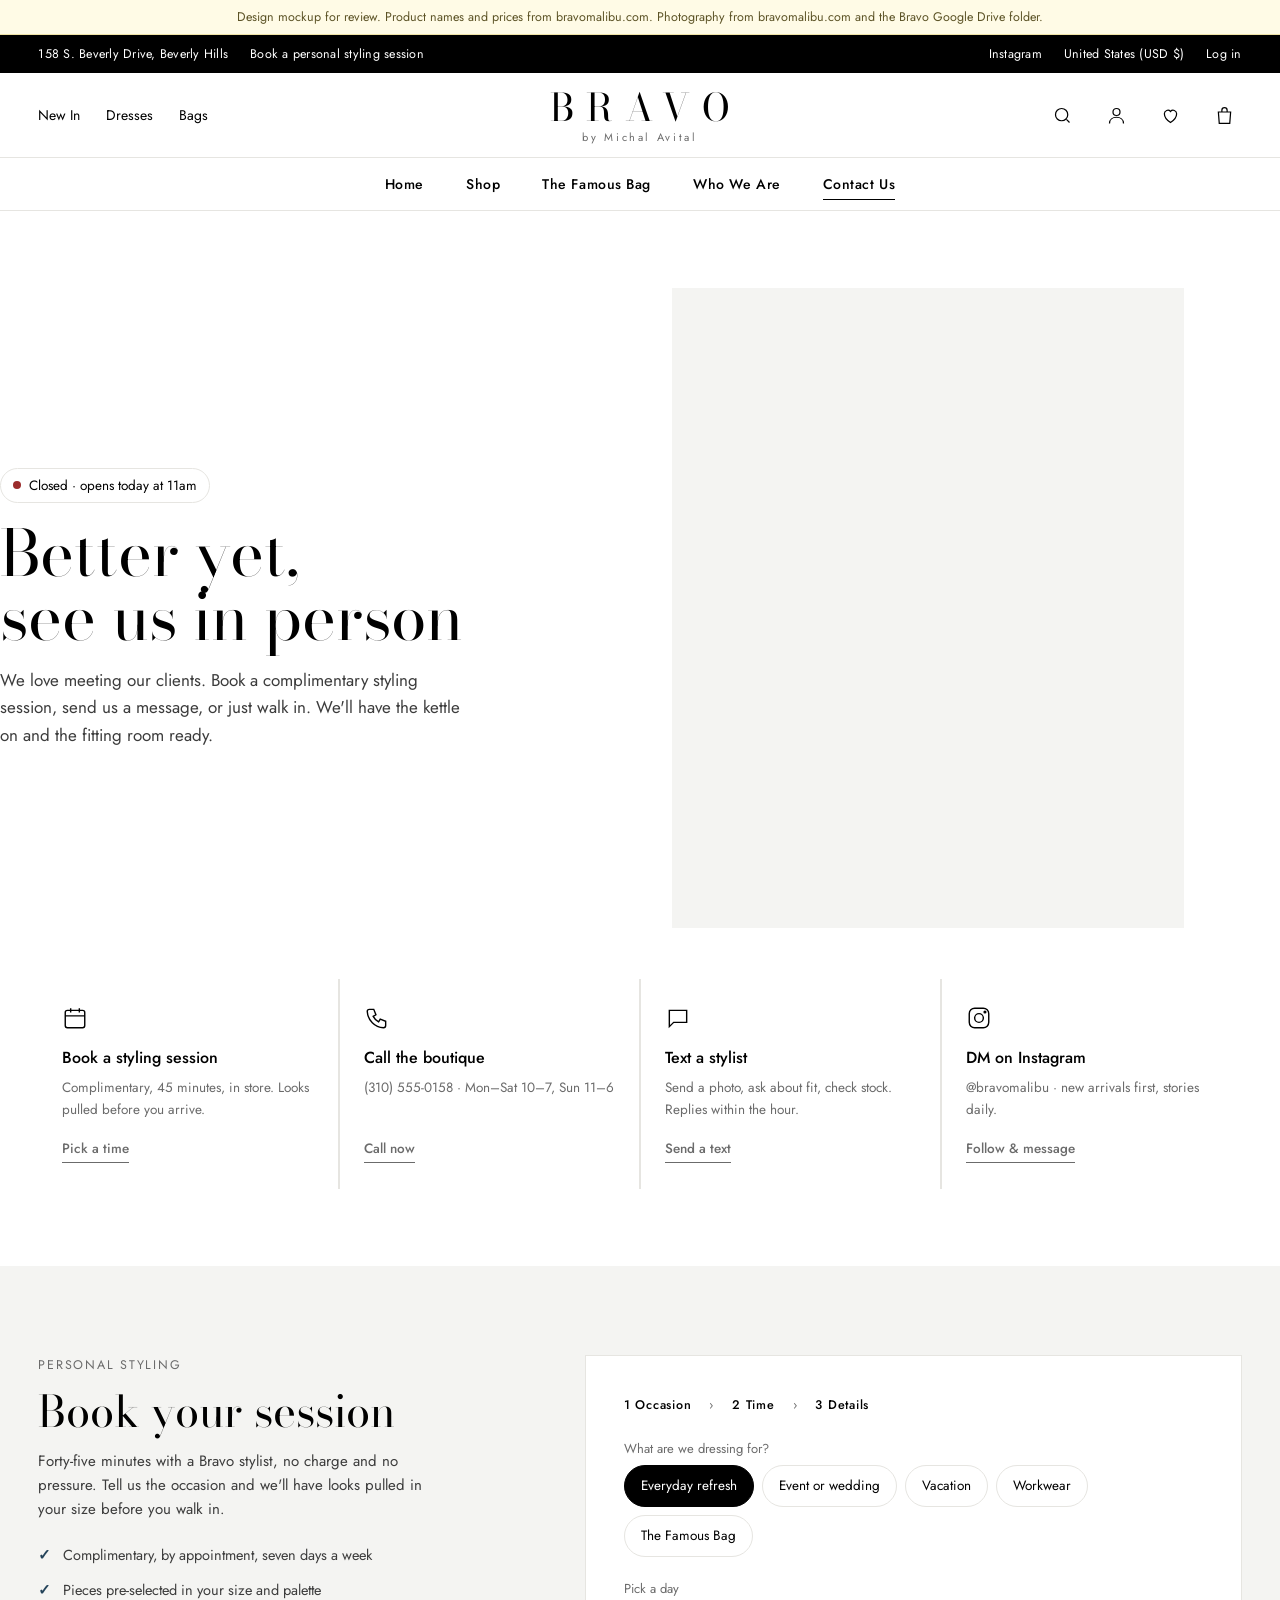
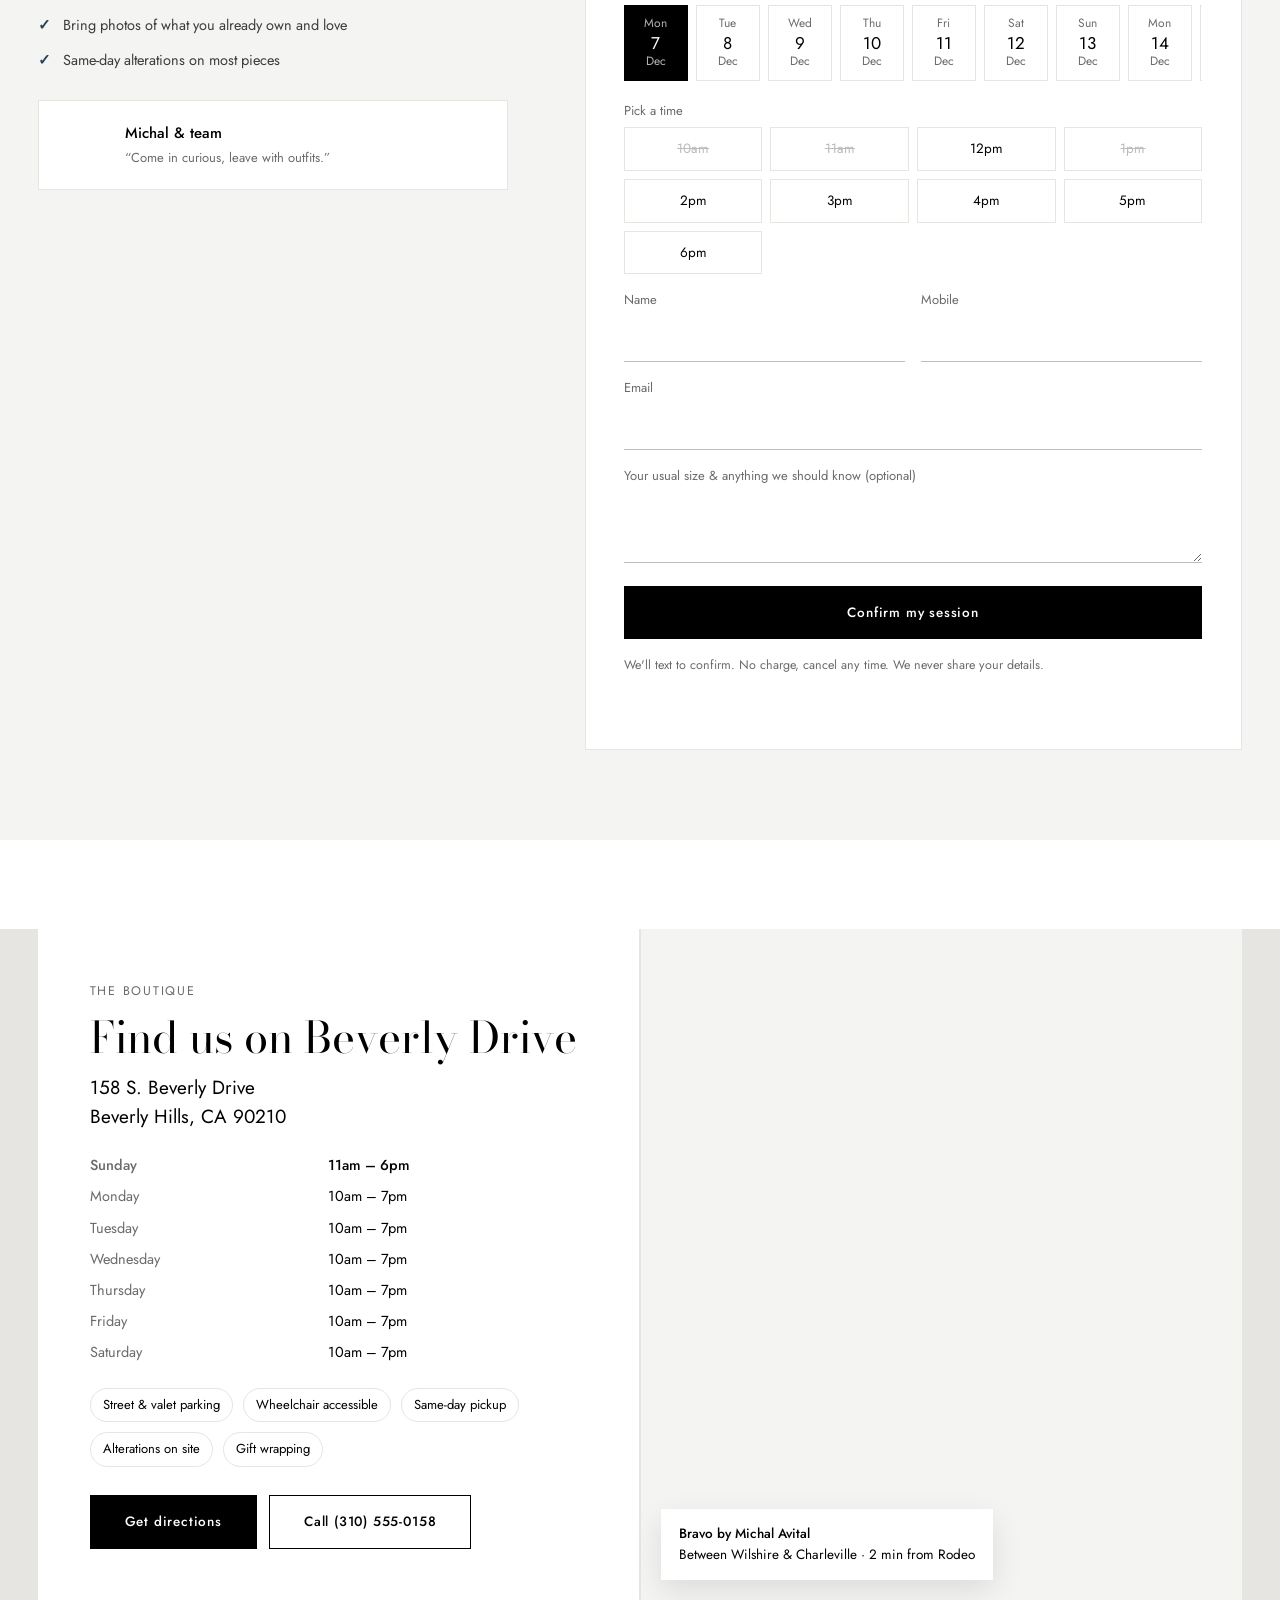
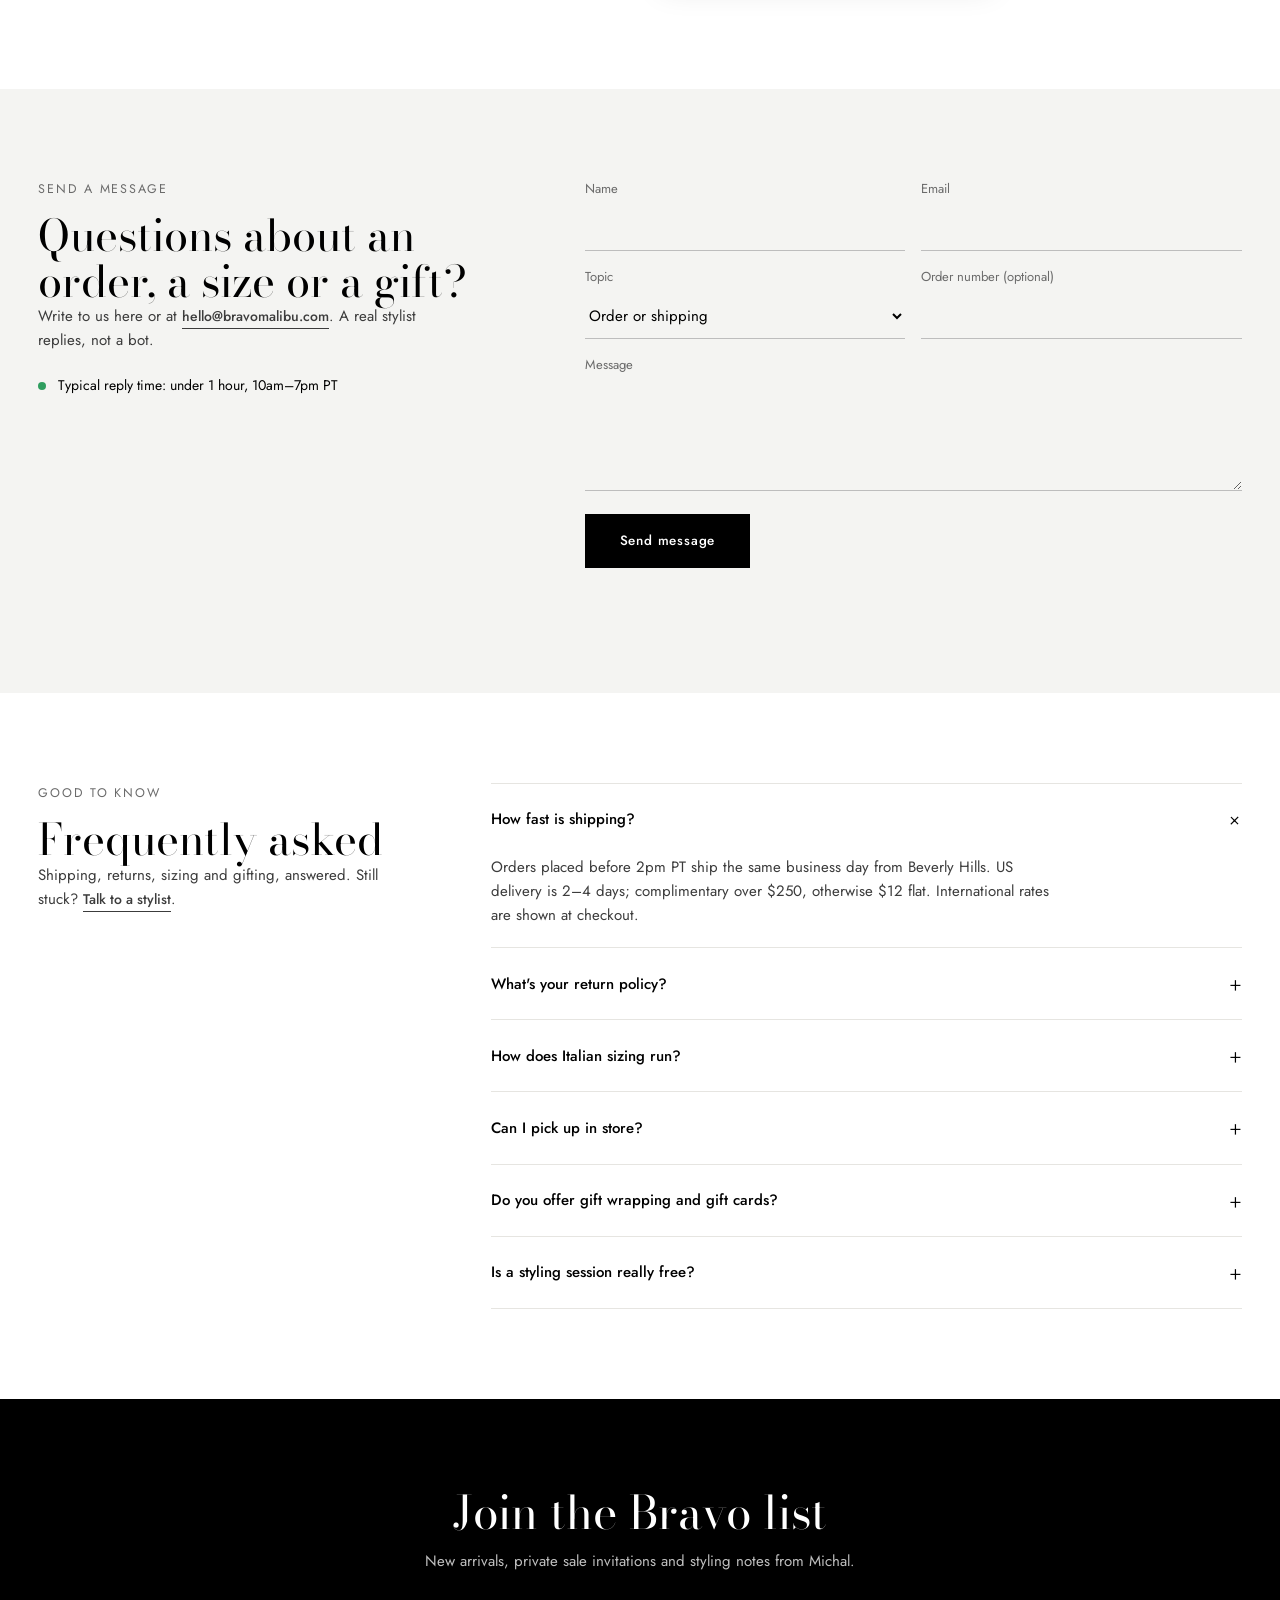
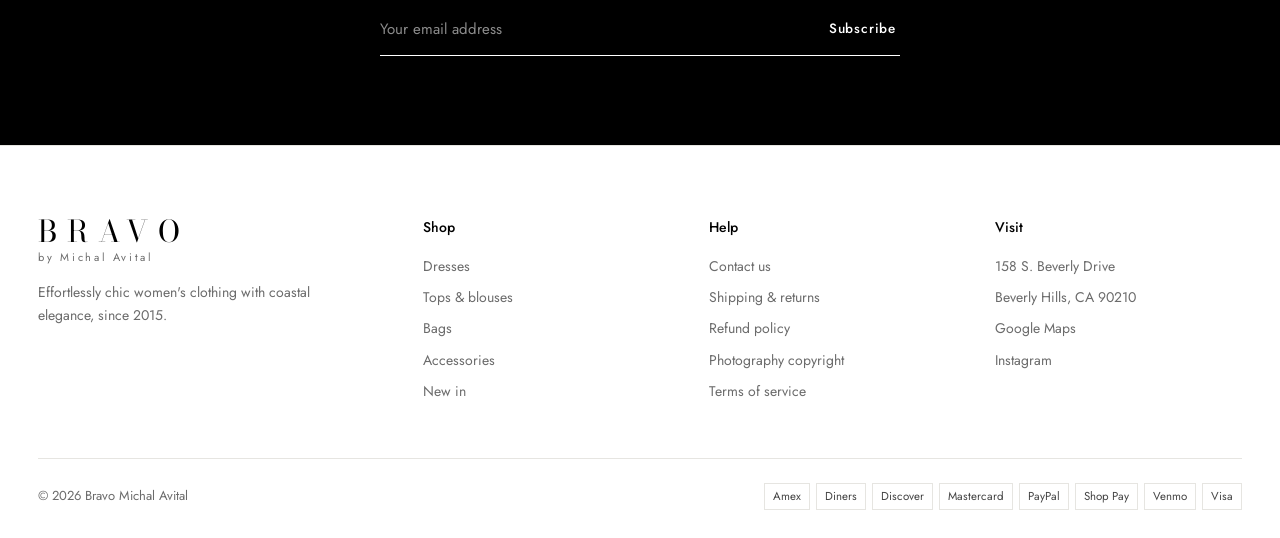
==== commit d73a3579: "main" ====
--- a/contact.html
+++ b/contact.html
@@ -15,8 +15,8 @@
 .c-hero{display:grid;grid-template-columns:1fr 1fr;align-items:center;gap:clamp(28px,5vw,80px);padding:clamp(40px,6vw,80px) 0 clamp(28px,4vw,56px)}
 .c-hero h1{font-family:var(--serif);font-weight:400;font-size:clamp(38px,5vw,76px);line-height:1;margin-bottom:18px}
 .c-hero p{font-size:17px;color:#3c3c3c;max-width:46ch}
-.c-hero .img{aspect-ratio:5/4;overflow:hidden;background:var(--mist)}
-.c-hero .img img{width:100%;height:100%;object-fit:cover}
+.c-hero .img{aspect-ratio:4/5;max-height:640px;overflow:hidden;background:var(--mist)}
+.c-hero .img img{width:100%;height:100%;object-fit:cover;object-position:50% 0}
 .open-now{display:inline-flex;align-items:center;gap:8px;font-size:13.5px;margin-bottom:18px;padding:6px 12px;border:1px solid var(--stone);border-radius:999px}
 .open-now i{width:8px;height:8px;border-radius:50%;background:#2f9e5f}
 .open-now.closed i{background:var(--sale)}
@@ -90,7 +90,7 @@
 
 @media(max-width:960px){
   .c-hero,.book,.visit2,.msg,.faq{grid-template-columns:1fr}
-  .c-hero .img{order:-1;aspect-ratio:4/3}
+  .c-hero .img{order:-1;aspect-ratio:4/5;max-height:none}
   .channels{grid-template-columns:1fr 1fr}
   .visit2 .map{min-height:300px}
 }
